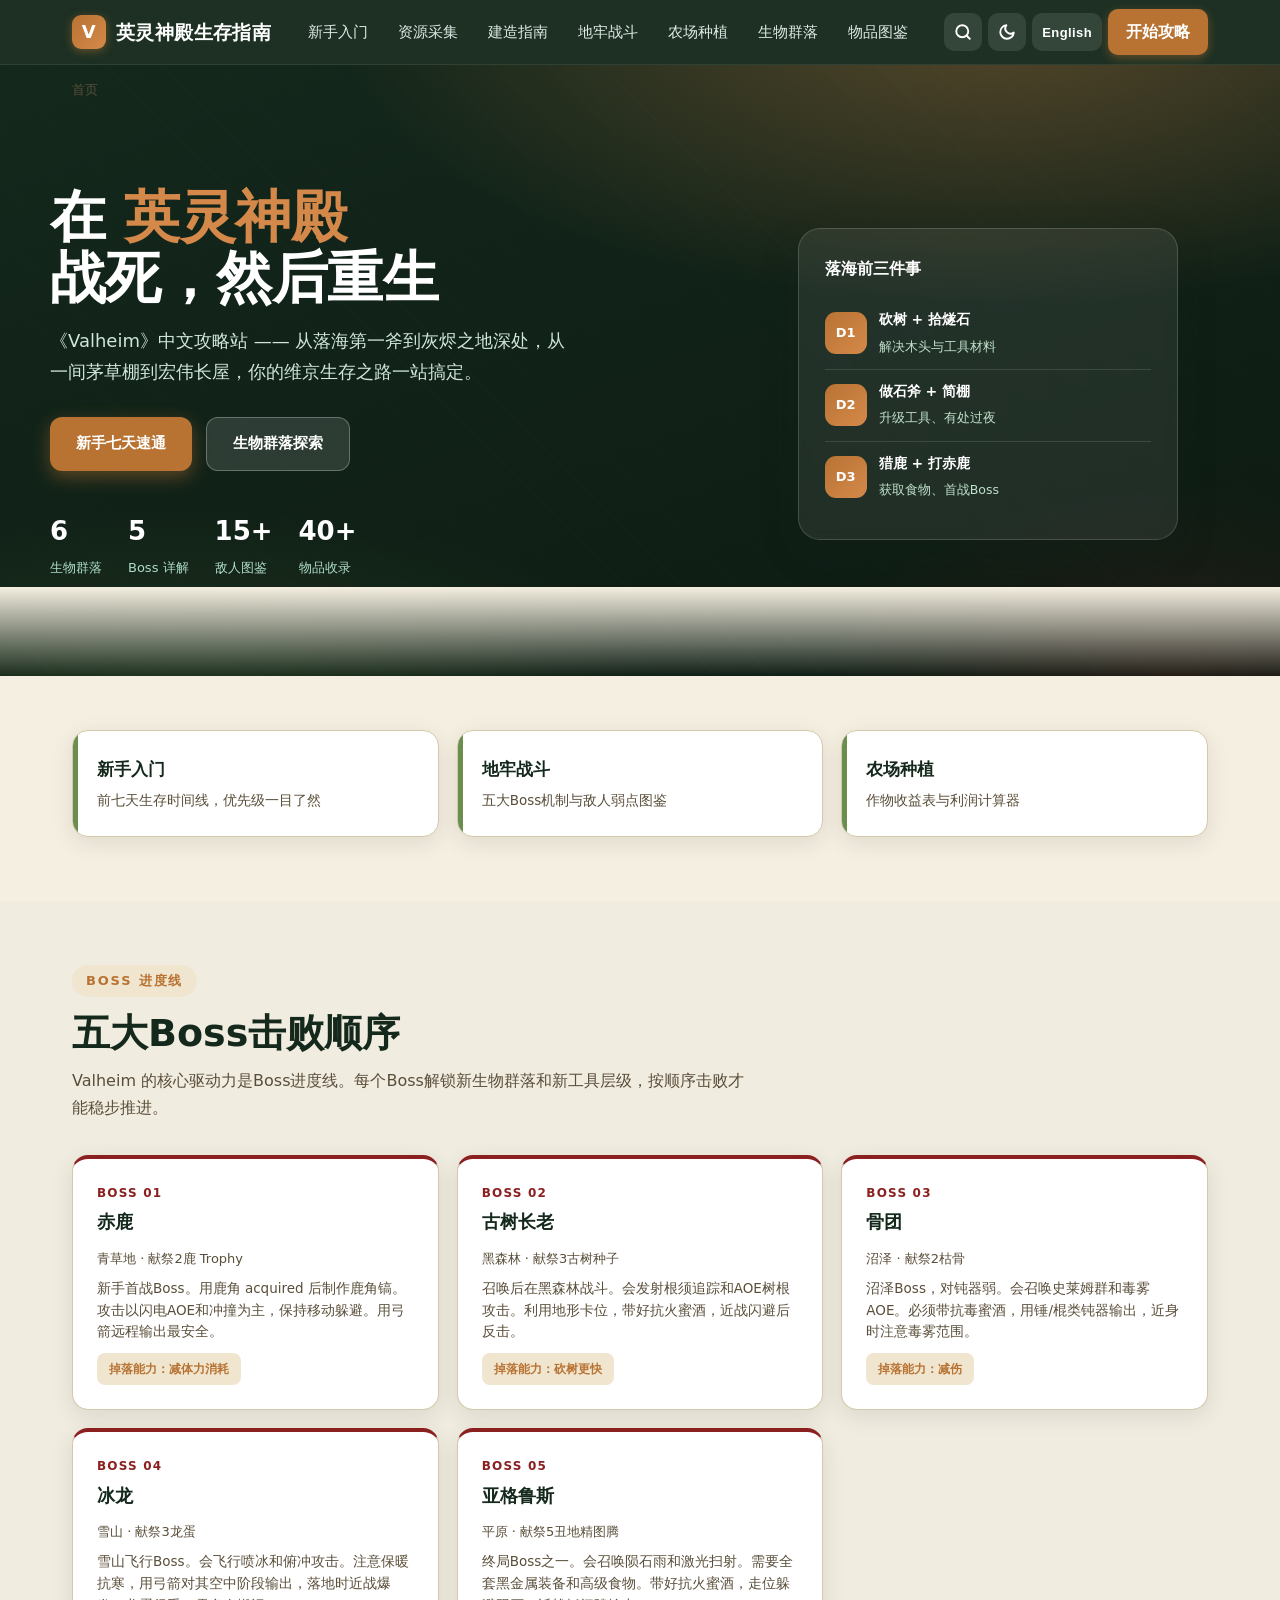
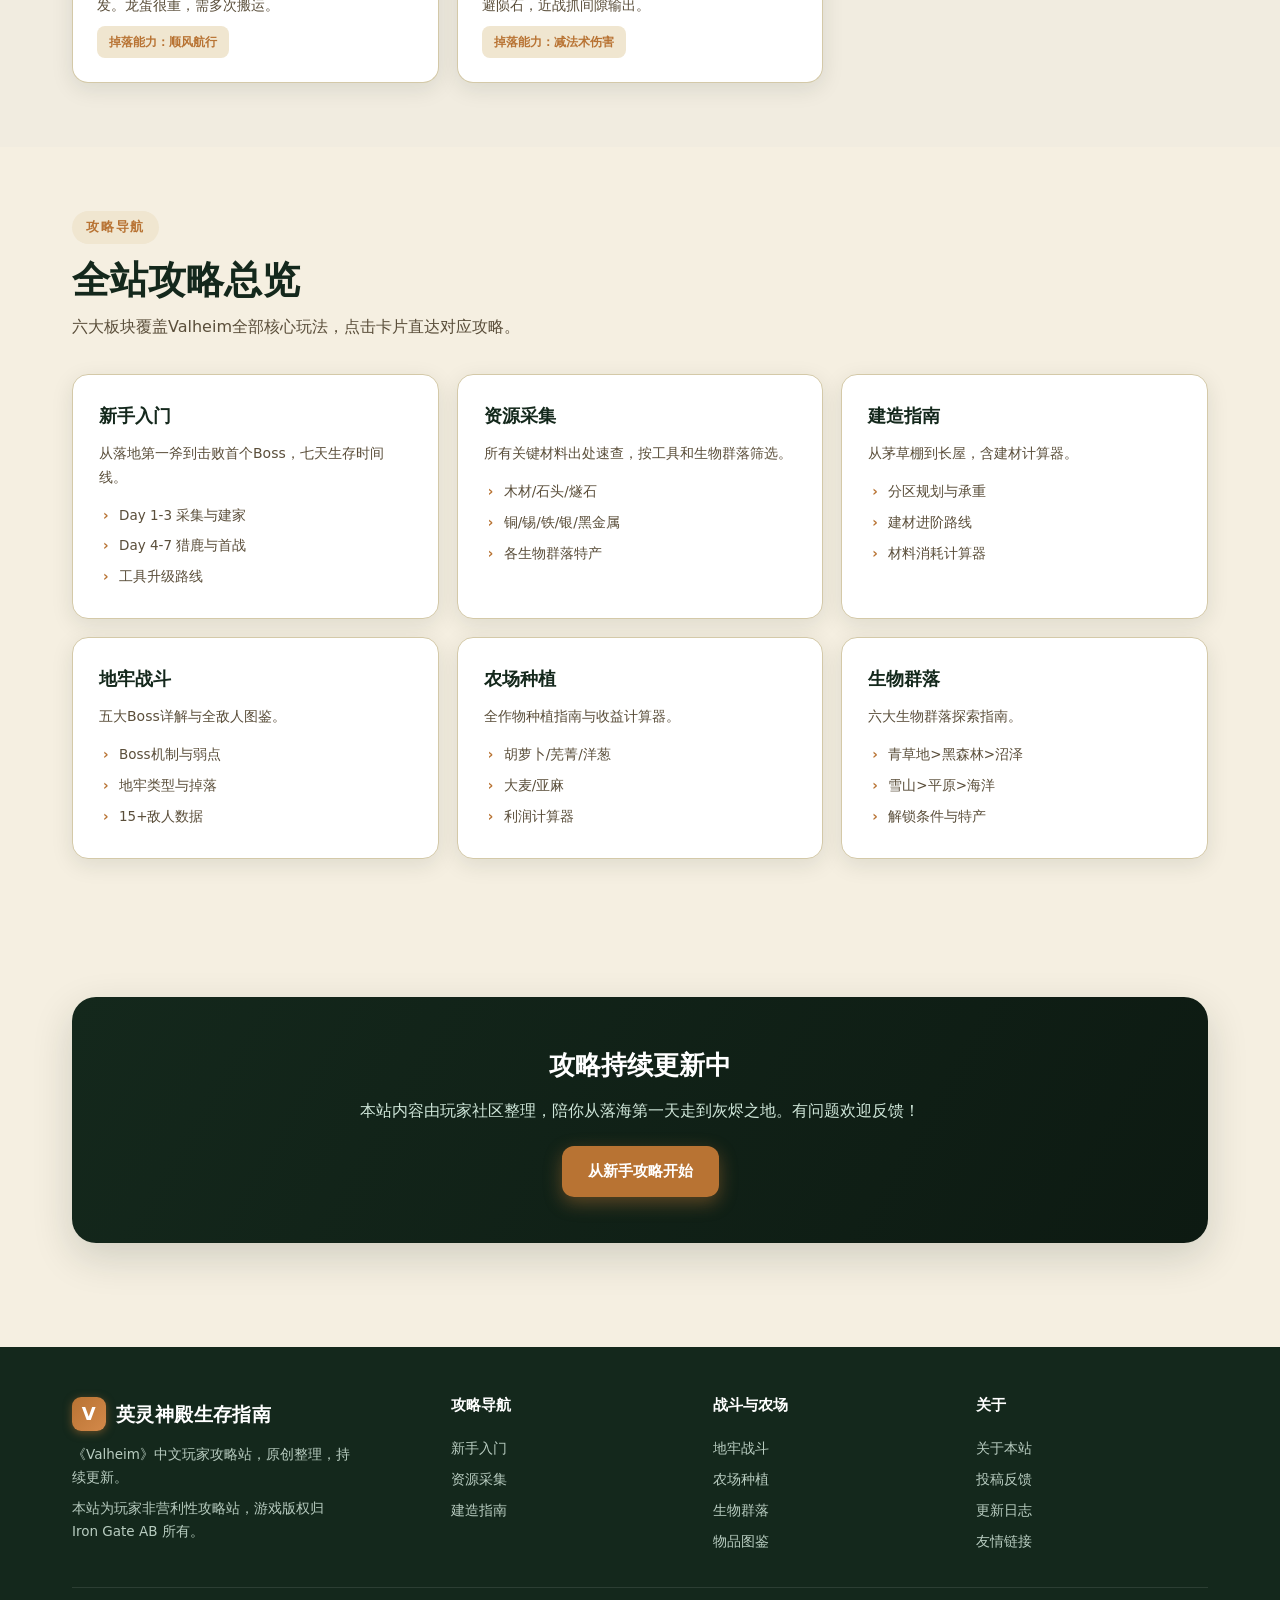
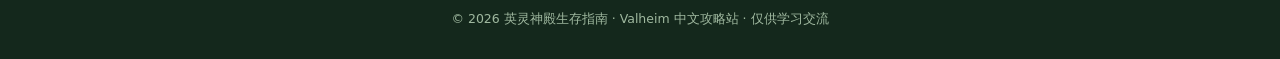
==== index.html @ 4a285062 "initial commit: valheim-guide 中文攻略站" ====
<!DOCTYPE html>
<html lang="zh-CN">
<head>
<meta charset="UTF-8">
<meta name="viewport" content="width=device-width, initial-scale=1.0">
<title>英灵神殿生存指南 | Valheim 中文攻略站</title>
<meta name="description" content="《英灵神殿》(Valheim) 中文攻略站：新手入门、资源采集、建造指南、地牢战斗、农场种植、生物群落探索与物品图鉴。从青草地到灰烬之地，一站式维京生存攻略。">
<meta name="keywords" content="Valheim,英灵神殿,攻略,新手指南,资源采集,建造,地牢,Boss,农场,生物群落">
<link rel="stylesheet" href="css/style.css">
<script type="application/ld+json">
{"@context":"https://schema.org","@type":"WebSite","name":"英灵神殿生存指南","alternateName":"Valheim 中文攻略站","inLanguage":"zh-CN","url":"index.html","about":"《英灵神殿》(Valheim) 中文攻略站：新手入门、资源采集、建造指南、地牢战斗、农场种植、生物群落探索与物品图鉴"}
</script>
</head>
<body>

<!-- ===== NAV ===== -->
<header class="nav">
  <div class="wrap nav-inner">
    <a href="index.html" class="brand"><span class="logo">V</span><span data-i18n="brand">英灵神殿生存指南</span></a>
    <nav class="nav-links" id="navLinks">
      <a href="getting-started.html" data-i18n="nav.getting-started">新手入门</a>
      <a href="resources.html" data-i18n="nav.resources">资源采集</a>
      <a href="building.html" data-i18n="nav.building">建造指南</a>
      <a href="dungeons.html" data-i18n="nav.dungeons">地牢战斗</a>
      <a href="farming.html" data-i18n="nav.farming">农场种植</a>
      <a href="explore.html" data-i18n="nav.explore">生物群落</a>
      <a href="items.html" data-i18n="nav.items">物品图鉴</a>
    </nav>
    <div class="nav-utils">
      <button class="nav-btn search-btn" aria-label="搜索"><svg width="18" height="18" viewBox="0 0 24 24" fill="none" stroke="currentColor" stroke-width="2.5" stroke-linecap="round" stroke-linejoin="round"><circle cx="11" cy="11" r="8"/><line x1="21" y1="21" x2="16.65" y2="16.65"/></svg></button>
      <button class="nav-btn dark-btn" aria-label="暗色模式"><svg width="18" height="18" viewBox="0 0 24 24" fill="none" stroke="currentColor" stroke-width="2.5" stroke-linecap="round" stroke-linejoin="round"><path d="M21 12.79A9 9 0 1 1 11.21 3 7 7 0 0 0 21 12.79z"/></svg></button>
      <button class="nav-btn lang-btn" aria-label="语言">English</button>
      <a href="getting-started.html" class="nav-cta" data-i18n="nav.cta.start">开始攻略</a>
    </div>
    <button class="burger" id="burger" aria-label="菜单"><span></span><span></span><span></span></button>
  </div>
</header>

<!-- ===== HERO ===== -->
<div class="hero" id="top">
  <div class="wrap" style="padding-top:14px">
    <div class="breadcrumb" style="color:#cfe6d9"><span data-en="Home">首页</span></div>
  </div>
  <div class="wrap hero-grid">
    <div>
      <h1 data-en="Fight, Die &amp; Rise&lt;br&gt;in &lt;span&gt;Valheim&lt;/span&gt;">在 <span>英灵神殿</span><br>战死，然后重生</h1>
      <p class="tag" data-en="The Valheim guide — from your first axe strike to the depths of Ashlands, from a thatched hut to a mighty longhouse. Your Viking survival journey, all in one place.">《Valheim》中文攻略站 —— 从落海第一斧到灰烬之地深处，从一间茅草棚到宏伟长屋，你的维京生存之路一站搞定。</p>
      <div class="hero-btns">
        <a href="getting-started.html" class="btn btn-primary" data-en="7-Day Beginner Guide">新手七天速通</a>
        <a href="explore.html" class="btn btn-ghost" data-en="Explore Biomes">生物群落探索</a>
      </div>
      <div class="hero-stats">
        <div class="s"><b>6</b><small data-en="Biomes">生物群落</small></div>
        <div class="s"><b>5</b><small data-en="Boss Guides">Boss 详解</small></div>
        <div class="s"><b>15+</b><small data-en="Enemy Codex">敌人图鉴</small></div>
        <div class="s"><b>40+</b><small data-en="Items">物品收录</small></div>
      </div>
    </div>
    <div class="hero-art">
      <div class="island-card">
        <h3 data-en="First 3 Things Ashore">落海前三件事</h3>
        <div class="day-row"><div class="day-badge">D1</div><div class="t"><b data-en="Chop Trees + Gather Flint">砍树 + 拾燧石</b><small data-en="Wood &amp; tool materials">解决木头与工具材料</small></div></div>
        <div class="day-row"><div class="day-badge">D2</div><div class="t"><b data-en="Stone Axe + Hut">做石斧 + 简棚</b><small data-en="Upgrade tools, shelter for night">升级工具、有处过夜</small></div></div>
        <div class="day-row"><div class="day-badge">D3</div><div class="t"><b data-en="Hunt Deer + Fight Eikthyr">猎鹿 + 打赤鹿</b><small data-en="Food &amp; first Boss fight">获取食物、首战Boss</small></div></div>
      </div>
    </div>
  </div>
</div>

<!-- ===== QUICK ACCESS ===== -->
<section style="padding-top:54px">
  <div class="wrap">
    <div class="quick">
      <a href="getting-started.html" class="qcard"><h3 data-en="Beginner Guide">新手入门</h3><p data-en="7-day survival timeline, clear priorities">前七天生存时间线，优先级一目了然</p></a>
      <a href="dungeons.html" class="qcard"><h3 data-en="Dungeons">地牢战斗</h3><p data-en="5 Boss mechanics &amp; enemy weakness codex">五大Boss机制与敌人弱点图鉴</p></a>
      <a href="farming.html" class="qcard"><h3 data-en="Farming">农场种植</h3><p data-en="Crop yield table &amp; profit calculator">作物收益表与利润计算器</p></a>
    </div>
  </div>
</section>

<!-- ===== BOSS PROGRESS ===== -->
<section class="bg-alt">
  <div class="wrap">
    <span class="eyebrow" data-en="Boss Progression">Boss 进度线</span>
    <h2 class="title" data-en="Boss Defeat Order">五大Boss击败顺序</h2>
    <p class="subtitle" data-en="Valheim's core drive is the Boss progression line. Each Boss unlocks new biomes and tool tiers. Defeat them in order to advance steadily.">Valheim 的核心驱动力是Boss进度线。每个Boss解锁新生物群落和新工具层级，按顺序击败才能稳步推进。</p>
    <div class="boss-grid">
      <div class="boss-card">
        <div class="boss-num">BOSS 01</div>
        <h4 data-en="Eikthyr">赤鹿</h4>
        <div class="boss-biome" data-en="Meadows · Offer 2 Deer Trophies">青草地 · 献祭2鹿 Trophy</div>
        <p class="boss-strat" data-en="First Boss. Craft an antler pickaxe after defeating it. Attacks include lightning AOE and charge — keep moving to dodge. Bow is safest for ranged DPS.">新手首战Boss。用鹿角 acquired 后制作鹿角镐。攻击以闪电AOE和冲撞为主，保持移动躲避。用弓箭远程输出最安全。</p>
        <span class="boss-power" data-en="Power: Reduced stamina drain">掉落能力：减体力消耗</span>
      </div>
      <div class="boss-card">
        <div class="boss-num">BOSS 02</div>
        <h4 data-en="The Elder">古树长老</h4>
        <div class="boss-biome" data-en="Black Forest · Offer 3 Ancient Seeds">黑森林 · 献祭3古树种子</div>
        <p class="boss-strat" data-en="Fought in the Black Forest. Fires tracking roots and AOE root attacks. Use terrain to block, bring fire-resistance mead, counterattack after dodging melee.">召唤后在黑森林战斗。会发射根须追踪和AOE树根攻击。利用地形卡位，带好抗火蜜酒，近战闪避后反击。</p>
        <span class="boss-power" data-en="Power: Faster tree chopping">掉落能力：砍树更快</span>
      </div>
      <div class="boss-card">
        <div class="boss-num">BOSS 03</div>
        <h4 data-en="Bonemass">骨团</h4>
        <div class="boss-biome" data-en="Swamp · Offer 2 Withered Bones">沼泽 · 献祭2枯骨</div>
        <p class="boss-strat" data-en="Swamp Boss, weak to blunt weapons. Summons slime swarms and poison AOE. Must bring poison-resistance mead. Use hammer/club for blunt damage, back off during poison clouds.">沼泽Boss，对钝器弱。会召唤史莱姆群和毒雾AOE。必须带抗毒蜜酒，用锤/棍类钝器输出，近身时注意毒雾范围。</p>
        <span class="boss-power" data-en="Power: Damage reduction">掉落能力：减伤</span>
      </div>
      <div class="boss-card">
        <div class="boss-num">BOSS 04</div>
        <h4 data-en="Moder">冰龙</h4>
        <div class="boss-biome" data-en="Mountain · Offer 3 Dragon Eggs">雪山 · 献祭3龙蛋</div>
        <p class="boss-strat" data-en="Mountain flying Boss. Breathes ice and dive-bombs. Stay warm with wolf armor + frost-resistance mead. Use bow for aerial phase, melee burst when landed. Dragon eggs are very heavy.">雪山飞行Boss。会飞行喷冰和俯冲攻击。注意保暖抗寒，用弓箭对其空中阶段输出，落地时近战爆发。龙蛋很重，需多次搬运。</p>
        <span class="boss-power" data-en="Power: Tailwind sailing">掉落能力：顺风航行</span>
      </div>
      <div class="boss-card">
        <div class="boss-num">BOSS 05</div>
        <h4 data-en="Yagluth">亚格鲁斯</h4>
        <div class="boss-biome" data-en="Plains · Offer 5 Fuling Totems">平原 · 献祭5丑地精图腾</div>
        <p class="boss-strat" data-en="Endgame Boss. Summons meteor rain and laser sweeps. Requires full Blackmetal gear and top-tier food. Bring fire-resistance mead, dodge meteors, exploit gaps for melee.">终局Boss之一。会召唤陨石雨和激光扫射。需要全套黑金属装备和高级食物。带好抗火蜜酒，走位躲避陨石，近战抓间隙输出。</p>
        <span class="boss-power" data-en="Power: Reduced magic damage">掉落能力：减法术伤害</span>
      </div>
    </div>
  </div>
</section>

<!-- ===== GUIDE OVERVIEW ===== -->
<section>
  <div class="wrap">
    <span class="eyebrow" data-en="Guide Navigation">攻略导航</span>
    <h2 class="title" data-en="Site Guide Overview">全站攻略总览</h2>
    <p class="subtitle" data-en="Six sections covering all core Valheim gameplay. Click a card to jump to the guide.">六大板块覆盖Valheim全部核心玩法，点击卡片直达对应攻略。</p>
    <div class="feature-grid">
      <a href="getting-started.html" class="fcard"><h4 data-en="Beginner Guide">新手入门</h4><p data-en="From your first axe to the first Boss — a 7-day survival timeline.">从落地第一斧到击败首个Boss，七天生存时间线。</p><ul><li data-en="Day 1-3: Gathering &amp; base building">Day 1-3 采集与建家</li><li data-en="Day 4-7: Deer hunting &amp; first Boss">Day 4-7 猎鹿与首战</li><li data-en="Tool upgrade paths">工具升级路线</li></ul></a>
      <a href="resources.html" class="fcard"><h4 data-en="Resources">资源采集</h4><p data-en="Quick reference for all key material sources, filterable by tool and biome.">所有关键材料出处速查，按工具和生物群落筛选。</p><ul><li data-en="Wood / Stone / Flint">木材/石头/燧石</li><li data-en="Copper / Tin / Iron / Silver / Blackmetal">铜/锡/铁/银/黑金属</li><li data-en="Biome-specific resources">各生物群落特产</li></ul></a>
      <a href="building.html" class="fcard"><h4 data-en="Building">建造指南</h4><p data-en="From thatched huts to longhouses, with a material calculator.">从茅草棚到长屋，含建材计算器。</p><ul><li data-en="Zoning &amp; structural integrity">分区规划与承重</li><li data-en="Building material progression">建材进阶路线</li><li data-en="Material cost calculator">材料消耗计算器</li></ul></a>
      <a href="dungeons.html" class="fcard"><h4 data-en="Dungeons">地牢战斗</h4><p data-en="5 Boss guides and full enemy codex.">五大Boss详解与全敌人图鉴。</p><ul><li data-en="Boss mechanics &amp; weaknesses">Boss机制与弱点</li><li data-en="Dungeon types &amp; drops">地牢类型与掉落</li><li data-en="15+ enemy stats">15+敌人数据</li></ul></a>
      <a href="farming.html" class="fcard"><h4 data-en="Farming">农场种植</h4><p data-en="Full crop planting guide and profit calculator.">全作物种植指南与收益计算器。</p><ul><li data-en="Carrot / Turnip / Onion">胡萝卜/芜菁/洋葱</li><li data-en="Barley / Flax">大麦/亚麻</li><li data-en="Profit calculator">利润计算器</li></ul></a>
      <a href="explore.html" class="fcard"><h4 data-en="Biomes">生物群落</h4><p data-en="Six biome exploration guide.">六大生物群落探索指南。</p><ul><li data-en="Meadows &gt; Black Forest &gt; Swamp">青草地&gt;黑森林&gt;沼泽</li><li data-en="Mountain &gt; Plains &gt; Ocean">雪山&gt;平原&gt;海洋</li><li data-en="Unlock conditions &amp; resources">解锁条件与特产</li></ul></a>
    </div>
  </div>
</section>

<!-- ===== CTA ===== -->
<section>
  <div class="wrap">
    <div class="cta-strip">
      <h3 data-en="Guides Continuously Updated">攻略持续更新中</h3>
      <p data-en="Content curated by the player community, guiding you from day one to the Ashlands. Feedback welcome!">本站内容由玩家社区整理，陪你从落海第一天走到灰烬之地。有问题欢迎反馈！</p>
      <a href="getting-started.html" class="btn btn-primary" data-en="Start with Beginner Guide">从新手攻略开始</a>
    </div>
  </div>
</section>

<!-- ===== FOOTER ===== -->
<footer>
  <div class="wrap">
    <div class="foot-grid">
      <div class="foot-brand">
        <a href="index.html" class="brand" style="color:#fff"><span class="logo">V</span><span data-en="Valheim Survival Guide">英灵神殿生存指南</span></a>
        <p data-i18n="foot.branddesc">《Valheim》中文玩家攻略站，原创整理，持续更新。</p>
        <p class="disclaimer" data-en="This is a non-profit fan guide site. Game rights belong to Iron Gate AB.">本站为玩家非营利性攻略站，游戏版权归 Iron Gate AB 所有。</p>
      </div>
      <div><h4 data-i18n="foot.nav">攻略导航</h4><a href="getting-started.html" data-en="Beginner">新手入门</a><a href="resources.html" data-en="Resources">资源采集</a><a href="building.html" data-en="Building">建造指南</a></div>
      <div><h4 data-i18n="foot.combat">战斗与农场</h4><a href="dungeons.html" data-en="Dungeons">地牢战斗</a><a href="farming.html" data-en="Farming">农场种植</a><a href="explore.html" data-en="Biomes">生物群落</a><a href="items.html" data-en="Items">物品图鉴</a></div>
      <div><h4 data-i18n="foot.about">关于</h4><a href="#" data-i18n="foot.aboutus">关于本站</a><a href="#" data-i18n="foot.feedback">投稿反馈</a><a href="#" data-i18n="foot.changelog">更新日志</a><a href="#" data-en="Links">友情链接</a></div>
    </div>
    <div class="foot-bottom" data-i18n="foot.copy">© 2026 英灵神殿生存指南 · Valheim 中文攻略站 · 仅供学习交流</div>
  </div>
</footer>

<button id="toTop" aria-label="返回顶部" data-en="Top">顶部</button>
<div class="search-overlay" id="searchOverlay">
  <div class="search-panel">
    <div class="search-input-wrap">
      <span class="s-ico"></span>
      <input type="text" placeholder="搜索攻略、物品、Boss…">
      <button class="search-close" aria-label="关闭">×</button>
    </div>
    <div class="search-results"></div>
  </div>
</div>
<script src="js/common.js"></script>
</body>
</html>
---- css/style.css ----
/* ===== Valheim Guide - Shared Styles ===== */
:root{
  --pine:#14281c;       /* 深松林绿 - 仅用于背景 */
  --heading:#14281c;    /* 标题文字色 - 暗色模式自动切浅 */
  --pine-2:#1e3a28;     /* 松林绿 */
  --moss:#4a6b3a;       /* 苔藓绿 */
  --moss-2:#6b8e4e;     /* 亮苔藓 */
  --bronze:#b87333;     /* 青铜 */
  --bronze-2:#d4894a;   /* 亮青铜 */
  --iron:#8a8a7a;       /* 铁灰 */
  --bark:#3d2b1f;       /* 树皮棕 */
  --bone:#e8dcc4;       /* 骨白/羊皮纸 */
  --bone-2:#f5efe1;     /* 亮骨白 */
  --bone-3:#faf6ec;
  --blood:#8b2020;      /* 血红 */
  --frost:#5b8db8;      /* 霜蓝 */
  --ink:#1a1410;        /* 墨黑 */
  --ink-soft:#5a4e3a;   /* 柔墨 */
  --line:#d4c9a8;       /* 分割线 */
  --card:#ffffff;
  --shadow:0 6px 22px rgba(20,40,28,.10);
  --shadow-lg:0 14px 40px rgba(20,40,28,.16);
  --radius:16px;
  --maxw:1180px;
}
*{box-sizing:border-box;margin:0;padding:0}
html{scroll-behavior:smooth;scroll-padding-top:78px}
body{
  font-family:"Segoe UI","PingFang SC","Microsoft YaHei",system-ui,sans-serif;
  color:var(--ink);
  background:var(--bone-2);
  line-height:1.7;
  -webkit-font-smoothing:antialiased;
  transition:background .3s,color .3s;
}
a{color:inherit;text-decoration:none}
img{max-width:100%;display:block}

/* ===== DARK MODE ===== */
body.dark{
  --pine:#0f2018;
  --heading:#e8e2d4;   /* 暗色模式标题文字切为浅色 */
  --pine-2:#163024;
  --ink:#e8e2d4;
  --ink-soft:#b8ac90;
  --bone:#1e2820;
  --bone-2:#141a16;
  --bone-3:#0f1411;
  --line:#2e3a30;
  --card:#1a221c;
  --shadow:0 6px 22px rgba(0,0,0,.35);
  --shadow-lg:0 14px 40px rgba(0,0,0,.5);
}
body.dark .bg-alt{background:#101713}
body.dark .farm-table{background:var(--card)}
body.dark tr:hover td{background:#222b24}
body.dark .chip{background:var(--card)}
body.dark .search-box{background:var(--card)}
body.dark .calc-result{background:#1a221c}
body.dark .stat-pill{background:var(--bone)}
body.dark .res-emoji{background:var(--bone)}
body.dark .enemy .estats span{background:var(--bone)}
body.dark .eyebrow{background:#2a3328}
body.dark .tagline{background:#1e2a20;color:var(--moss-2)}
body.dark .boss-card .boss-power{background:#2a2218}
body.dark .dfloor-body .drops b{color:var(--bronze-2)}
body.dark .calc-result .rline .pos{color:#4ade80}
body.dark .map-card .num{color:#1a221c}
.wrap{max-width:var(--maxw);margin:0 auto;padding:0 22px}
section{padding:64px 0}

/* ===== Typography ===== */
.eyebrow{
  display:inline-block;font-size:13px;font-weight:700;letter-spacing:.14em;
  text-transform:uppercase;color:var(--bronze);background:#f0e6d0;
  padding:5px 14px;border-radius:999px;margin-bottom:14px;
}
h2.title{font-size:clamp(26px,4vw,38px);line-height:1.2;color:var(--heading);margin-bottom:10px;font-weight:800}
.subtitle{color:var(--ink-soft);max-width:680px;margin-bottom:34px;font-size:16px}
.lead{font-size:17px}

/* ===== NAV ===== */
header.nav{
  position:sticky;top:0;z-index:100;
  background:rgba(20,40,28,.96);backdrop-filter:blur(8px);
  border-bottom:1px solid rgba(255,255,255,.08);
}
.nav-inner{display:flex;align-items:center;justify-content:space-between;height:64px;flex-wrap:nowrap;gap:12px}
.brand{display:flex;align-items:center;gap:10px;color:#fff;font-weight:800;font-size:19px;letter-spacing:.02em;flex-shrink:0;white-space:nowrap}
.brand .logo{
  width:34px;height:34px;border-radius:9px;display:grid;place-items:center;
  background:linear-gradient(135deg,var(--bronze),var(--bronze-2));font-size:18px;font-weight:900;color:#fff;
  box-shadow:0 2px 8px rgba(184,115,51,.5);
}
.nav-links{display:flex;align-items:center;gap:4px}
.nav-links a{
  color:#dfe9e6;font-size:14.5px;font-weight:500;padding:8px 13px;border-radius:9px;transition:.18s;
}
.nav-links a:hover{background:rgba(255,255,255,.12);color:#fff}
.nav-links a.active{background:rgba(184,115,51,.25);color:var(--bronze-2)}
.nav-cta{
  background:var(--bronze);color:#fff!important;padding:9px 18px;border-radius:10px;font-weight:700;
  box-shadow:0 3px 10px rgba(184,115,51,.45);
}
.nav-cta:hover{background:var(--bronze-2);transform:translateY(-1px)}
.burger{display:none;flex-direction:column;gap:5px;background:none;border:0;cursor:pointer;padding:8px}
.burger span{width:24px;height:2.5px;background:#fff;border-radius:2px;transition:.25s}

/* nav utility buttons (search / dark / lang) */
.nav-utils{display:flex;align-items:center;gap:6px;flex-shrink:0}
.nav-btn{
  width:38px;height:38px;border-radius:10px;border:0;cursor:pointer;background:rgba(255,255,255,.1);
  color:#fff;font-size:14px;font-weight:700;display:grid;place-items:center;transition:.18s;flex-shrink:0;
}
.nav-btn:hover{background:rgba(255,255,255,.22)}
.nav-btn.lang-btn{width:auto;padding:0 10px;font-size:13px;font-weight:700;letter-spacing:.03em}
.nav-btn svg{display:block;color:#fff}
.search-input-wrap .s-ico{display:grid;place-items:center;color:var(--ink-soft)}
.search-input-wrap .s-ico svg{display:block}

/* ===== SEARCH OVERLAY ===== */
.search-overlay{
  position:fixed;inset:0;z-index:200;background:rgba(10,16,12,.85);backdrop-filter:blur(6px);
  display:none;align-items:flex-start;justify-content:center;padding-top:12vh;
}
.search-overlay.show{display:flex}
.search-panel{
  width:100%;max-width:640px;background:var(--card);border:1px solid var(--line);border-radius:18px;
  box-shadow:var(--shadow-lg);overflow:hidden;margin:0 16px;
}
.search-input-wrap{display:flex;align-items:center;gap:10px;padding:16px 20px;border-bottom:1px solid var(--line)}
.search-input-wrap input{
  flex:1;border:0;outline:0;background:none;font-size:17px;color:var(--ink);font-family:inherit;
}
.search-input-wrap .s-ico{font-size:15px;font-weight:700;opacity:.6}
.search-close{background:none;border:0;cursor:pointer;font-size:20px;color:var(--ink-soft);padding:4px 8px;border-radius:8px;font-weight:700}
.search-close:hover{background:var(--bone)}
.search-results{max-height:50vh;overflow-y:auto}
.search-results .sr-item{display:block;padding:13px 20px;border-bottom:1px solid var(--line);transition:.15s}
.search-results .sr-item:hover{background:var(--bone)}
.search-results .sr-item .sr-page{font-size:11px;font-weight:700;color:var(--bronze);text-transform:uppercase;letter-spacing:.06em}
.search-results .sr-item .sr-title{font-size:15px;color:var(--ink);margin:2px 0}
.search-results .sr-item .sr-snippet{font-size:12.5px;color:var(--ink-soft);overflow:hidden;text-overflow:ellipsis;white-space:nowrap}
.search-results .sr-empty{padding:30px;text-align:center;color:var(--ink-soft);font-size:14px}

/* ===== HERO ===== */
.hero{
  position:relative;overflow:hidden;color:#fff;
  background:
    radial-gradient(900px 420px at 15% 110%,rgba(74,107,58,.28),transparent 55%),
    radial-gradient(1100px 480px at 78% -8%,rgba(212,137,74,.35),transparent 60%),
    radial-gradient(700px 380px at 92% 100%,rgba(139,32,32,.16),transparent 50%),
    linear-gradient(160deg,var(--pine) 0%,#0d1a12 100%);
}
.hero::before{
  content:"";position:absolute;inset:0;pointer-events:none;opacity:.5;
  background-image:repeating-linear-gradient(45deg,transparent 0 38px,rgba(255,255,255,.018) 38px 39px);
}
.hero::after{
  content:"";position:absolute;left:0;right:0;bottom:-1px;height:90px;
  background:linear-gradient(var(--bone-2),transparent);pointer-events:none;
}
.hero-grid{display:grid;grid-template-columns:1.15fr .85fr;gap:40px;align-items:center;padding:78px 0 96px}
.hero h1{font-size:clamp(34px,5.4vw,56px);line-height:1.08;font-weight:900;letter-spacing:-.01em}
.hero h1 span{color:var(--bronze-2)}
.hero p.tag{font-size:18px;color:#cfe6d9;margin:18px 0 30px;max-width:520px}
.hero-btns{display:flex;gap:14px;flex-wrap:wrap}
.btn{
  display:inline-flex;align-items:center;gap:8px;padding:13px 26px;border-radius:12px;
  font-weight:700;font-size:15px;cursor:pointer;border:0;transition:.2s;
}
.btn-primary{background:var(--bronze);color:#fff;box-shadow:0 6px 18px rgba(184,115,51,.45)}
.btn-primary:hover{background:var(--bronze-2);transform:translateY(-2px)}
.btn-ghost{background:rgba(255,255,255,.12);color:#fff;border:1px solid rgba(255,255,255,.28)}
.btn-ghost:hover{background:rgba(255,255,255,.22)}
.hero-stats{display:flex;gap:26px;margin-top:38px;flex-wrap:wrap}
.hero-stats .s b{display:block;font-size:26px;color:#fff}
.hero-stats .s small{color:#aedcc9;font-size:13px}

/* hero side card */
.hero-art{position:relative;height:340px;display:grid;place-items:center}
.island-card{
  width:100%;max-width:380px;background:rgba(255,255,255,.08);border:1px solid rgba(255,255,255,.16);
  border-radius:22px;padding:26px;backdrop-filter:blur(6px);box-shadow:var(--shadow-lg);
}
.island-card h3{font-size:16px;color:#fff;margin-bottom:16px;display:flex;align-items:center;gap:8px}
.day-row{display:flex;align-items:center;gap:12px;padding:10px 0;border-top:1px solid rgba(255,255,255,.12)}
.day-row:first-of-type{border-top:0}
.day-badge{width:42px;height:42px;border-radius:11px;display:grid;place-items:center;font-weight:800;font-size:13px;background:linear-gradient(135deg,var(--bronze),var(--bronze-2));flex-shrink:0}
.day-row .t b{display:block;font-size:14px;color:#fff}
.day-row .t small{color:#bfe0c9;font-size:12.5px}

/* ===== QUICK CARDS (homepage) ===== */
.quick{display:grid;grid-template-columns:repeat(3,1fr);gap:18px}
.qcard{
  background:var(--card);border:1px solid var(--line);border-radius:var(--radius);
  padding:24px;box-shadow:var(--shadow);transition:.2s;cursor:pointer;position:relative;overflow:hidden;
}
.qcard::before{content:"";position:absolute;inset:0 auto 0 0;width:5px;background:var(--moss-2);transition:.2s}
.qcard:hover{transform:translateY(-4px);box-shadow:var(--shadow-lg)}
.qcard:hover::before{background:var(--bronze)}
.qcard .ico{font-size:30px;margin-bottom:12px}
.qcard h3{font-size:17px;color:var(--heading);margin-bottom:5px}
.qcard p{font-size:13.5px;color:var(--ink-soft)}

/* ===== TIMELINE (beginner) ===== */
.timeline{position:relative;margin-top:10px}
.timeline::before{content:"";position:absolute;left:23px;top:6px;bottom:6px;width:3px;background:var(--line);border-radius:3px}
.tl-item{display:flex;gap:22px;padding:0 0 26px;position:relative}
.tl-dot{
  width:50px;height:50px;border-radius:14px;flex-shrink:0;z-index:1;display:grid;place-items:center;
  font-weight:800;color:#fff;font-size:14px;box-shadow:0 4px 12px rgba(74,107,58,.4);
  background:linear-gradient(135deg,var(--moss),var(--moss-2));
}
.tl-body{background:var(--card);border:1px solid var(--line);border-radius:14px;padding:18px 22px;box-shadow:var(--shadow);flex:1}
.tl-body h4{color:var(--heading);font-size:17px;margin-bottom:8px}
.tl-body ul{list-style:none}
.tl-body li{padding:4px 0 4px 22px;position:relative;font-size:14.5px;color:var(--ink-soft)}
.tl-body li::before{content:"";position:absolute;left:0;top:11px;width:8px;height:8px;border-radius:50%;background:var(--bronze-2)}
.tl-body li b{color:var(--heading)}

/* ===== RESOURCE CARDS ===== */
.res-grid{display:grid;grid-template-columns:repeat(auto-fill,minmax(210px,1fr));gap:16px}
.res-card{background:var(--card);border:1px solid var(--line);border-radius:14px;padding:20px;box-shadow:var(--shadow);transition:.2s}
.res-card:hover{transform:translateY(-3px);box-shadow:var(--shadow-lg)}
.res-head{display:flex;align-items:center;gap:12px;margin-bottom:10px}
.res-emoji{width:46px;height:46px;border-radius:12px;display:grid;place-items:center;font-size:20px;font-weight:800;color:var(--heading);background:var(--bone);line-height:1.15;text-align:center;box-sizing:border-box}
html[lang="en"] .res-emoji{width:auto;min-width:46px;height:auto;min-height:46px;font-size:12.5px;padding:6px 10px;white-space:normal}
.res-card h4{font-size:16px;color:var(--heading)}
.res-card .rarity{font-size:11px;font-weight:700;letter-spacing:.05em}
.tier-1{color:#3a9d3a}.tier-2{color:var(--bronze)}.tier-3{color:var(--frost)}.tier-4{color:var(--blood)}
.res-card p{font-size:13.5px;color:var(--ink-soft)}
.tagline{display:inline-block;font-size:12px;background:#eef5ef;color:var(--pine-2);padding:3px 10px;border-radius:999px;margin-top:8px}

/* ===== SEARCH & CHIPS ===== */
.chips{display:flex;gap:8px;flex-wrap:wrap;margin-bottom:22px}
.chip{
  border:1.5px solid var(--line);background:var(--card);color:var(--ink-soft);padding:8px 15px;
  border-radius:999px;font-size:13.5px;font-weight:600;cursor:pointer;transition:.18s;
}
.chip:hover{border-color:var(--moss-2);color:var(--moss)}
.chip.active{background:var(--moss);border-color:var(--moss);color:#fff}

/* ===== FEATURE CARDS (build/combat tips) ===== */
.feature-grid{display:grid;grid-template-columns:repeat(auto-fit,minmax(280px,1fr));gap:18px}
.fcard{background:var(--card);border:1px solid var(--line);border-radius:var(--radius);padding:26px;box-shadow:var(--shadow);transition:.2s}
.fcard:hover{transform:translateY(-3px);box-shadow:var(--shadow-lg)}
.fcard .ico{font-size:34px;margin-bottom:14px}
.fcard h4{color:var(--heading);font-size:18px;margin-bottom:10px}
.fcard p{font-size:14px;color:var(--ink-soft);margin-bottom:10px}
.fcard ul{list-style:none}
.fcard li{font-size:13.5px;color:var(--ink-soft);padding:4px 0 4px 20px;position:relative}
.fcard li::before{content:"›";position:absolute;left:4px;color:var(--bronze);font-weight:800}

/* ===== ENEMY CARDS ===== */
.enemy-grid{display:grid;grid-template-columns:repeat(auto-fill,minmax(200px,1fr));gap:14px;margin-top:8px}
.enemy{background:var(--card);border:1px solid var(--line);border-radius:14px;padding:18px;text-align:center;box-shadow:var(--shadow);transition:.2s}
.enemy:hover{transform:translateY(-3px);box-shadow:var(--shadow-lg)}
.enemy .e{font-size:38px}
.enemy h5{color:var(--heading);margin:8px 0 4px;font-size:15px}
.enemy p{font-size:12.5px;color:var(--ink-soft)}
.enemy .estats{display:flex;justify-content:center;gap:8px;flex-wrap:wrap;font-size:11px;font-weight:600;color:var(--ink);margin-top:6px}
.enemy .estats span{background:var(--bone);border-radius:6px;padding:3px 7px;white-space:nowrap}
.danger{display:inline-block;font-size:11px;font-weight:700;padding:2px 9px;border-radius:999px;margin-top:6px}
.d-low{background:#e8f5e8;color:#2e7d32}.d-mid{background:#fff4e0;color:var(--bronze)}.d-high{background:#fde8e8;color:var(--blood)}

/* ===== TABLE (farm) ===== */
.farm-table{background:var(--card);border:1px solid var(--line);border-radius:var(--radius);overflow:hidden;box-shadow:var(--shadow);overflow-x:auto}
table{width:100%;border-collapse:collapse;min-width:620px}
th{background:var(--pine);color:#fff;text-align:left;padding:14px 18px;font-size:13.5px;letter-spacing:.03em}
td{padding:13px 18px;border-bottom:1px solid var(--line);font-size:14px;color:var(--ink-soft)}
tr:hover td{background:#fbf8f1}
td b{color:var(--heading)}
.biome-tag{font-size:12px;font-weight:700;padding:3px 10px;border-radius:6px}
.b-meadow{background:#e8f5e8;color:#2e7d32}
.b-forest{background:#1e3a28;color:#6b8e4e}
.b-swamp{background:#3d2b1f;color:#c4a070}
.b-mountain{background:#e3eef5;color:#5b8db8}
.b-plains{background:#fff4e0;color:#b5651d}
.b-ocean{background:#e0eef5;color:#2c6f9e}

/* ===== MAP / EXPLORE ===== */
.map-grid{display:grid;grid-template-columns:repeat(auto-fill,minmax(250px,1fr));gap:16px}
.map-card{background:var(--card);border:1px solid var(--line);border-radius:var(--radius);padding:22px;box-shadow:var(--shadow);transition:.2s;position:relative;overflow:hidden}
.map-card:hover{transform:translateY(-3px);box-shadow:var(--shadow-lg)}
.map-card h4{color:var(--heading);font-size:17px;margin-bottom:8px;position:relative}
.map-card p{font-size:13.5px;color:var(--ink-soft);position:relative}
.map-card ul{list-style:none;margin-top:8px}
.map-card li{font-size:13px;color:var(--ink-soft);padding:3px 0 3px 16px;position:relative}
.map-card li::before{content:"›";position:absolute;left:0;color:var(--bronze);font-weight:800}
.map-card li b{color:var(--heading)}

/* ===== ITEM GALLERY ===== */
.gallery-tools{display:flex;gap:12px;flex-wrap:wrap;margin-bottom:22px;justify-content:space-between;align-items:center}
.gallery{display:grid;grid-template-columns:repeat(auto-fill,minmax(130px,1fr));gap:14px}
.item{
  background:var(--card);border:1px solid var(--line);border-radius:14px;padding:18px 12px;text-align:center;
  box-shadow:var(--shadow);transition:.18s;cursor:default;
}
.item:hover{transform:translateY(-3px) scale(1.02);box-shadow:var(--shadow-lg);border-color:var(--moss-2)}
.item .e{font-size:34px;margin-bottom:8px}
.item h5{font-size:13.5px;color:var(--heading);margin-bottom:3px}
.item small{font-size:11.5px;color:var(--ink-soft)}

/* item detail card (static) */
.item-detail{
  background:var(--card);border:1px solid var(--line);border-radius:var(--radius);padding:22px 24px;
  box-shadow:var(--shadow);margin-bottom:14px;display:block;
}
.item-detail .item-head{display:flex;align-items:center;justify-content:space-between;gap:10px;flex-wrap:wrap;margin-bottom:10px;padding-bottom:10px;border-bottom:1px solid var(--line)}
.item-detail h4{color:var(--heading);font-size:17px}
.item-detail .rarity{font-size:11px;font-weight:700;letter-spacing:.05em}
.item-detail .item-body p{font-size:13.5px;color:var(--ink-soft);padding:3px 0}
.item-detail .item-body p b{color:var(--heading)}

/* ===== DUNGEON FLOORS ===== */
.dungeon-floors{display:grid;grid-template-columns:repeat(auto-fit,minmax(300px,1fr));gap:14px;margin-top:10px}
.dfloor{background:var(--card);border:1px solid var(--line);border-radius:14px;padding:20px;box-shadow:var(--shadow);transition:.2s;border-left:5px solid var(--moss-2)}
.dfloor:hover{box-shadow:var(--shadow-lg)}
.dfloor.f2{border-left-color:var(--bronze)}.dfloor.f3{border-left-color:#8b2020}.dfloor.f4{border-left-color:var(--frost)}.dfloor.f5{border-left-color:#6c3483}
.dfloor-head{display:flex;align-items:center;gap:12px;margin-bottom:10px}
.dfloor-badge{width:40px;height:40px;border-radius:10px;display:grid;place-items:center;font-weight:800;color:#fff;font-size:13px;background:linear-gradient(135deg,var(--moss),var(--moss-2))}
.dfloor.f2 .dfloor-badge{background:linear-gradient(135deg,var(--bronze),var(--bronze-2))}
.dfloor.f3 .dfloor-badge{background:linear-gradient(135deg,#8b2020,#c0392b)}
.dfloor.f4 .dfloor-badge{background:linear-gradient(135deg,#3a6a8a,var(--frost))}
.dfloor.f5 .dfloor-badge{background:linear-gradient(135deg,#6c3483,#8e44ad)}
.dfloor-head h4{font-size:16px;color:var(--heading)}
.dfloor-body{font-size:14px;color:var(--ink-soft)}
.dfloor-body .drops{margin-top:8px;font-size:13px}
.dfloor-body .drops b{color:var(--bronze)}

/* ===== BOSS CARDS ===== */
.boss-grid{display:grid;grid-template-columns:repeat(auto-fill,minmax(280px,1fr));gap:18px;margin-top:10px}
.boss-card{background:var(--card);border:1px solid var(--line);border-radius:var(--radius);padding:24px;box-shadow:var(--shadow);transition:.2s;border-top:4px solid var(--blood)}
.boss-card:hover{transform:translateY(-3px);box-shadow:var(--shadow-lg)}
.boss-card .boss-num{font-size:12px;font-weight:700;color:var(--blood);letter-spacing:.1em}
.boss-card h4{color:var(--heading);font-size:18px;margin:4px 0 10px}
.boss-card .boss-biome{font-size:13px;color:var(--ink-soft);margin-bottom:8px}
.boss-card .boss-strat{font-size:13.5px;color:var(--ink-soft);line-height:1.6}
.boss-card .boss-power{margin-top:10px;font-size:12px;font-weight:700;color:var(--bronze);background:#f0e6d0;padding:6px 12px;border-radius:8px;display:inline-block}

/* ===== CALCULATOR ===== */
.calc-box{background:var(--card);border:1px solid var(--line);border-radius:var(--radius);padding:24px;box-shadow:var(--shadow);margin-top:18px}
.calc-row{display:flex;align-items:center;gap:14px;margin-bottom:16px;flex-wrap:wrap}
.calc-row label{font-size:14px;font-weight:700;color:var(--heading);min-width:80px}
.calc-row select{flex:1;min-width:180px;padding:10px 14px;border:1.5px solid var(--line);border-radius:10px;font-size:14px;font-family:inherit;outline:0;transition:.15s}
.calc-row select:focus{border-color:var(--moss-2)}
.calc-row input[type=number]{width:90px;padding:10px 14px;border:1.5px solid var(--line);border-radius:10px;font-size:14px;font-family:inherit;outline:0;text-align:center}
.calc-row input[type=number]:focus{border-color:var(--moss-2)}
.calc-result{background:#f5f8f5;border:1px solid var(--line);border-radius:12px;padding:18px;margin-top:10px}
.calc-result .rline{display:flex;justify-content:space-between;align-items:center;padding:6px 0;font-size:14px}
.calc-result .rline b{color:var(--heading);font-size:16px}
.calc-result .rline .big{font-size:22px;font-weight:900;color:var(--bronze)}
.calc-result .rline .pos{color:#2e7d32}
.calc-result .rline .neg{color:var(--blood)}
.calc-result .mat-line{display:flex;justify-content:space-between;align-items:center;padding:4px 0;font-size:14px;border-bottom:1px solid var(--line)}
.calc-result .mat-line:last-child{border-bottom:0}
.calc-result .mat-line .mat-name{color:var(--ink-soft)}
.calc-result .mat-line .mat-qty{font-weight:800;color:var(--heading);font-size:16px}

/* ===== CTA STRIP ===== */
.cta-strip{
  background:linear-gradient(120deg,var(--pine),#0d1a12);color:#fff;border-radius:24px;
  padding:46px;text-align:center;margin:10px 0;box-shadow:var(--shadow-lg);
}
.cta-strip h3{font-size:26px;margin-bottom:10px}
.cta-strip p{color:#cfe6d9;margin-bottom:22px}

/* ===== FOOTER ===== */
footer{background:var(--pine);color:#c8d8c8;padding:46px 0 30px;margin-top:30px}
.foot-grid{display:grid;grid-template-columns:1.5fr 1fr 1fr 1fr;gap:30px;margin-bottom:30px}
footer h4{color:#fff;font-size:15px;margin-bottom:14px}
footer a{display:block;color:#b8ccc0;font-size:13.5px;padding:4px 0;transition:.15s}
footer a:hover{color:var(--bronze-2)}
.foot-brand p{font-size:13.5px;max-width:280px;margin-top:8px;color:#b8ccc0}
.foot-bottom{border-top:1px solid rgba(255,255,255,.1);padding-top:20px;text-align:center;font-size:12.5px;color:#9fb89f}
.disclaimer{font-size:12px;color:#9fb89f;margin-top:8px}

/* ===== BACK TO TOP ===== */
#toTop{
  position:fixed;right:24px;bottom:24px;width:48px;height:48px;border-radius:14px;border:0;cursor:pointer;
  background:var(--bronze);color:#fff;font-size:13px;font-weight:800;box-shadow:0 6px 18px rgba(184,115,51,.5);
  opacity:0;visibility:hidden;transform:translateY(12px);transition:.25s;z-index:90;
}
#toTop.show{opacity:1;visibility:visible;transform:none}

/* ===== PAGE BREADCRUMB ===== */
.breadcrumb{font-size:13px;color:var(--ink-soft);margin-bottom:8px}
.breadcrumb a{color:var(--moss)}
.breadcrumb a:hover{text-decoration:underline}
.breadcrumb span{color:var(--ink-soft)}

/* ===== SECTION ALT BG ===== */
.bg-alt{background:#f1ece0}

/* ===== VERSION TAG ===== */
.ver-tag{display:inline-flex;align-items:center;gap:6px;font-size:12px;font-weight:700;color:var(--moss);background:#eef5ef;padding:5px 12px;border-radius:999px;margin-left:10px;vertical-align:middle}

/* ===== MISC ===== */
.stat-grid{display:grid;grid-template-columns:repeat(auto-fill,minmax(120px,1fr));gap:10px;margin-top:8px}
.stat-pill{background:var(--bone);border-radius:8px;padding:8px 12px;text-align:center;font-size:13px;color:var(--ink-soft)}
.stat-pill b{display:block;font-size:18px;color:var(--heading)}

/* ===== BIOME PROGRESSION (explore) ===== */
.biome-progression{display:flex;align-items:stretch;gap:6px;flex-wrap:wrap;margin-bottom:34px;background:var(--card);border:1px solid var(--line);border-radius:var(--radius);padding:18px;box-shadow:var(--shadow)}
.bp-node{flex:1;min-width:120px;border-radius:12px;padding:14px 10px;text-align:center;background:var(--bone);border:2px solid transparent;transition:.2s}
.bp-node.active{border-color:var(--moss-2)}
.bp-step{font-size:12px;font-weight:800;color:var(--bronze);letter-spacing:.1em}
.bp-name{font-size:15px;font-weight:800;color:var(--heading);margin:4px 0 2px}
.bp-info{font-size:11px;color:var(--ink-soft);line-height:1.4}
.bp-arrow{display:grid;place-items:center;color:var(--line);font-size:18px;font-weight:700;align-self:center}
.biome-cards{display:grid;grid-template-columns:repeat(auto-fill,minmax(280px,1fr));gap:16px}
.map-head{display:flex;align-items:center;gap:10px;margin-bottom:8px}
.map-head .num{width:34px;height:34px;border-radius:9px;display:grid;place-items:center;font-weight:800;font-size:13px;color:#fff;background:linear-gradient(135deg,var(--moss),var(--moss-2));flex-shrink:0;position:static}
.map-card.b-forest .map-head .num{background:linear-gradient(135deg,var(--bronze),var(--bronze-2))}
.map-card.b-swamp .map-head .num{background:linear-gradient(135deg,#8b2020,#c0392b)}
.map-card.b-mountain .map-head .num{background:linear-gradient(135deg,#3a6a8a,var(--frost))}
.map-card.b-plains .map-head .num{background:linear-gradient(135deg,#b5651d,#d4894a)}
.map-card.b-ocean .map-head .num{background:linear-gradient(135deg,#2c6f9e,#5b8db8)}
.map-card .map-head h4{margin:0}

/* ===== ITEMS GRID (items page) ===== */
.items-grid{display:grid;grid-template-columns:repeat(auto-fill,minmax(300px,1fr));gap:14px}
.items-grid .item-detail{margin-bottom:0}

/* ===== RESPONSIVE ===== */
@media(max-width:880px){
  .nav-links{display:none}
  .burger{display:flex}
  .nav-links.open{display:flex;position:absolute;top:64px;left:0;right:0;flex-direction:column;background:var(--pine);padding:12px;gap:2px;border-bottom:1px solid rgba(255,255,255,.1)}
  .nav-links.open a{width:100%}
  .nav-inner{flex-wrap:wrap;gap:8px;height:auto;min-height:64px;padding:10px 0}
  .brand{font-size:17px}
  .nav-cta{display:none}
  .hero-grid{grid-template-columns:1fr;padding:50px 0 70px}
  .hero-art{order:-1;height:auto}
  .quick{grid-template-columns:repeat(2,1fr)}
  .foot-grid{grid-template-columns:1fr 1fr}
  .item-detail{grid-template-columns:1fr}
  .hero h1{font-size:clamp(28px,8vw,42px)}
  .hero p.tag{font-size:16px}
  section{padding:48px 0}
  .cta-strip{padding:32px 20px}
  .cta-strip h3{font-size:22px}
}
@media(max-width:520px){
  .quick{grid-template-columns:1fr}
  .foot-grid{grid-template-columns:1fr}
  .hero-stats{gap:18px}
  .hero-stats .s b{font-size:22px}
  .nav-btn{width:34px;height:34px;font-size:13px}
  .nav-btn.lang-btn{font-size:12px;padding:0 8px}
  .wrap{padding:0 16px}
  h2.title{font-size:24px}
  .boss-card,.fcard,.qcard,.map-card{padding:18px}
}
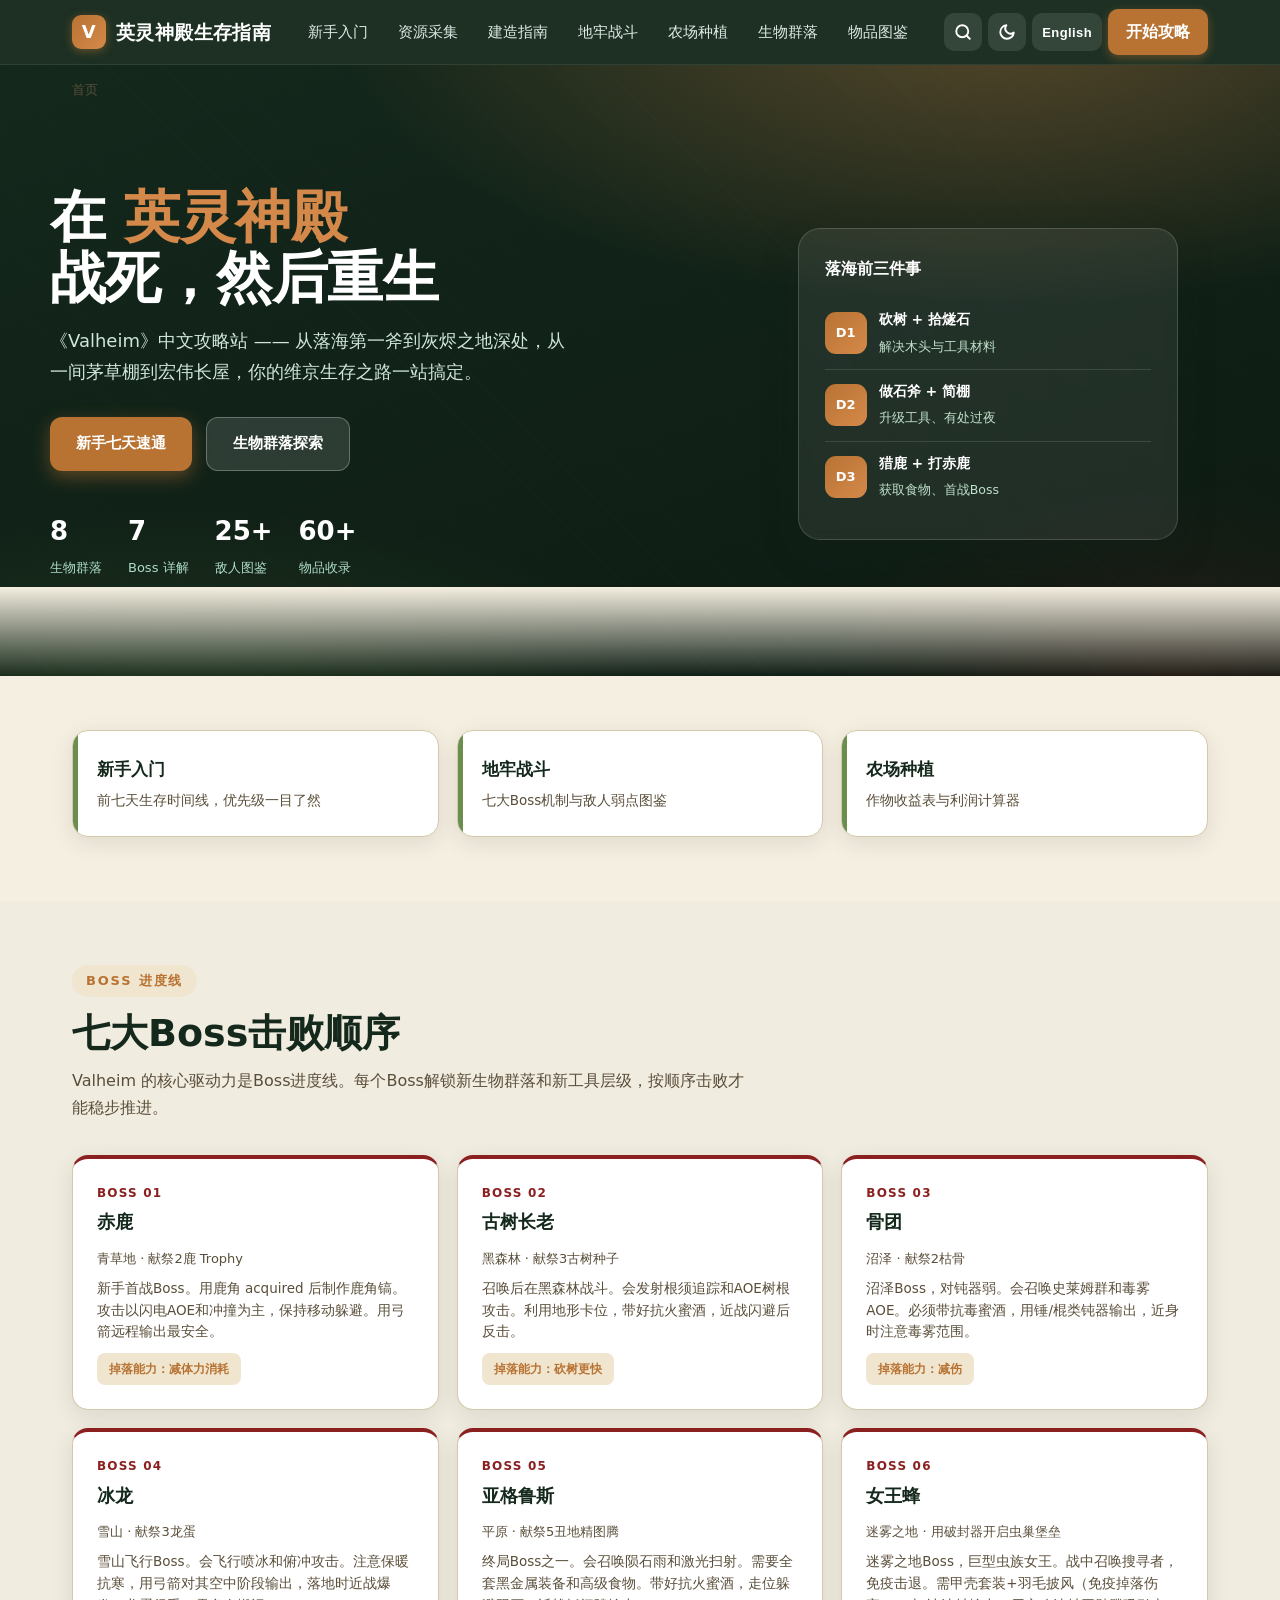
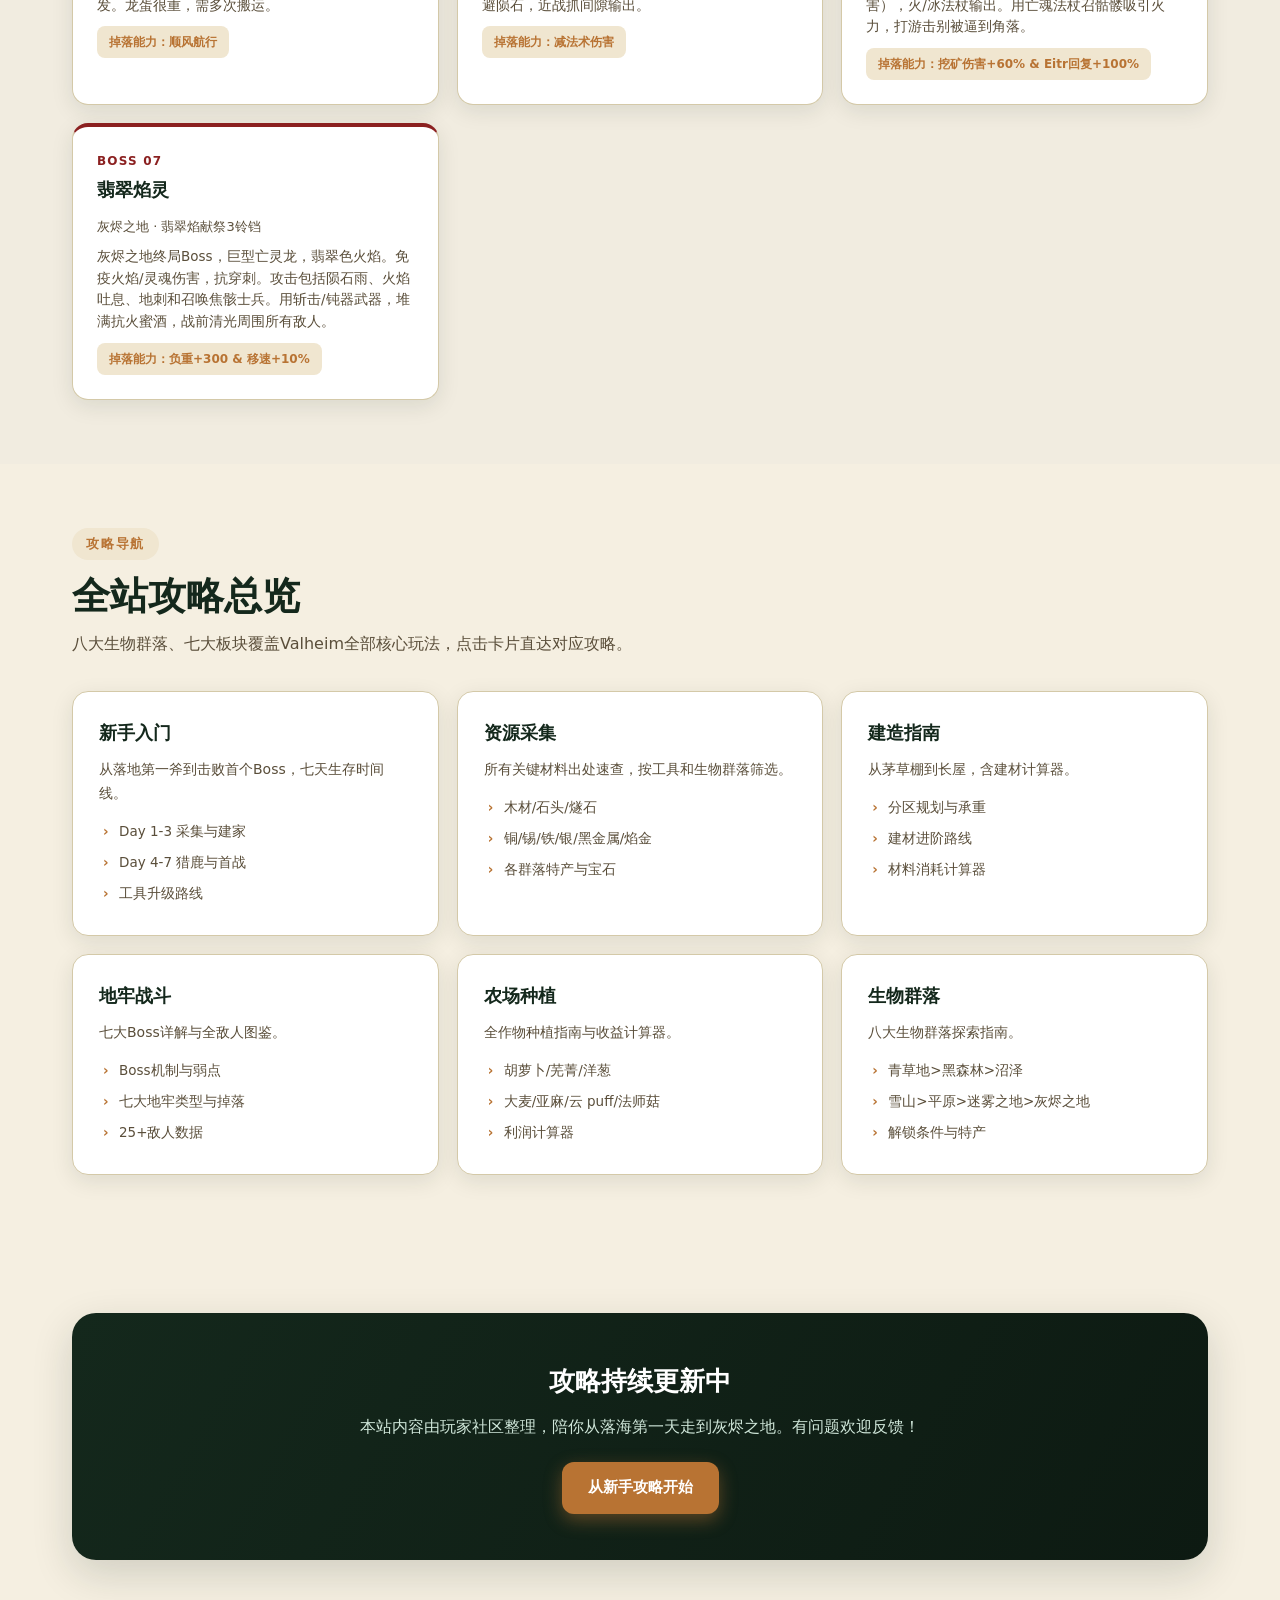
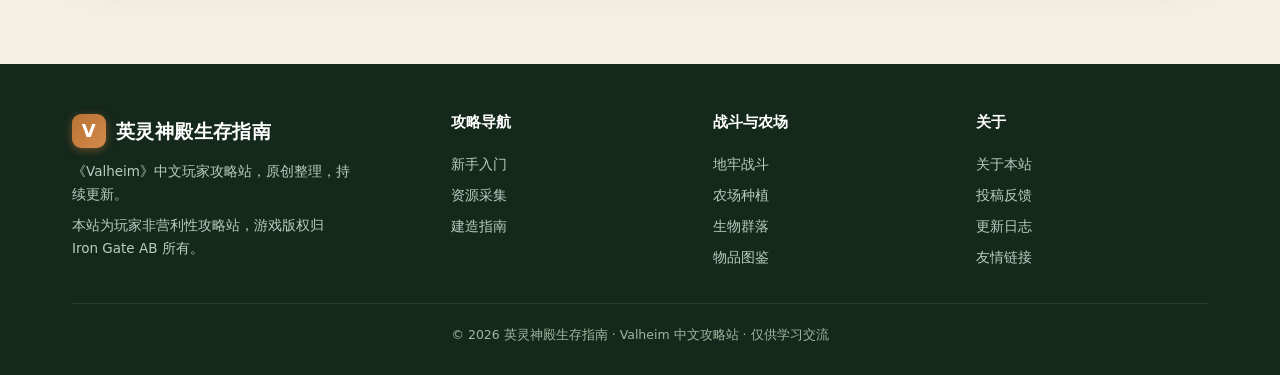
==== commit 1a1f216f: "feat: 补全 Mistlands + Ashlands 内容，文案修正+百度统计+TOC - 首页：Hero stats 更新为 8群落/7Boss/25+敌人/60+物品 - 生物群落页：新增迷" ====
--- a/index.html
+++ b/index.html
@@ -5,11 +5,13 @@
 <meta name="viewport" content="width=device-width, initial-scale=1.0">
 <title>英灵神殿生存指南 | Valheim 中文攻略站</title>
 <meta name="description" content="《英灵神殿》(Valheim) 中文攻略站：新手入门、资源采集、建造指南、地牢战斗、农场种植、生物群落探索与物品图鉴。从青草地到灰烬之地，一站式维京生存攻略。">
-<meta name="keywords" content="Valheim,英灵神殿,攻略,新手指南,资源采集,建造,地牢,Boss,农场,生物群落">
+<meta name="keywords" content="Valheim,英灵神殿,攻略,新手指南,资源采集,建造,地牢,Boss,农场,生物群落,迷雾之地,灰烬之地,Mistlands,Ashlands,Queen,Fader">
 <link rel="stylesheet" href="css/style.css">
 <script type="application/ld+json">
 {"@context":"https://schema.org","@type":"WebSite","name":"英灵神殿生存指南","alternateName":"Valheim 中文攻略站","inLanguage":"zh-CN","url":"index.html","about":"《英灵神殿》(Valheim) 中文攻略站：新手入门、资源采集、建造指南、地牢战斗、农场种植、生物群落探索与物品图鉴"}
 </script>
+  <!-- 百度统计 -->
+  <script async src="https://hm.baidu.com/hm.js?71f28761d7809372b129ffb5598d0451"></script>
 </head>
 <body>
 
@@ -50,10 +52,10 @@
         <a href="explore.html" class="btn btn-ghost" data-en="Explore Biomes">生物群落探索</a>
       </div>
       <div class="hero-stats">
-        <div class="s"><b>6</b><small data-en="Biomes">生物群落</small></div>
-        <div class="s"><b>5</b><small data-en="Boss Guides">Boss 详解</small></div>
-        <div class="s"><b>15+</b><small data-en="Enemy Codex">敌人图鉴</small></div>
-        <div class="s"><b>40+</b><small data-en="Items">物品收录</small></div>
+        <div class="s"><b>8</b><small data-en="Biomes">生物群落</small></div>
+        <div class="s"><b>7</b><small data-en="Boss Guides">Boss 详解</small></div>
+        <div class="s"><b>25+</b><small data-en="Enemy Codex">敌人图鉴</small></div>
+        <div class="s"><b>60+</b><small data-en="Items">物品收录</small></div>
       </div>
     </div>
     <div class="hero-art">
@@ -72,7 +74,7 @@
   <div class="wrap">
     <div class="quick">
       <a href="getting-started.html" class="qcard"><h3 data-en="Beginner Guide">新手入门</h3><p data-en="7-day survival timeline, clear priorities">前七天生存时间线，优先级一目了然</p></a>
-      <a href="dungeons.html" class="qcard"><h3 data-en="Dungeons">地牢战斗</h3><p data-en="5 Boss mechanics &amp; enemy weakness codex">五大Boss机制与敌人弱点图鉴</p></a>
+      <a href="dungeons.html" class="qcard"><h3 data-en="Dungeons">地牢战斗</h3><p data-en="7 Boss mechanics &amp; enemy weakness codex">七大Boss机制与敌人弱点图鉴</p></a>
       <a href="farming.html" class="qcard"><h3 data-en="Farming">农场种植</h3><p data-en="Crop yield table &amp; profit calculator">作物收益表与利润计算器</p></a>
     </div>
   </div>
@@ -82,7 +84,7 @@
 <section class="bg-alt">
   <div class="wrap">
     <span class="eyebrow" data-en="Boss Progression">Boss 进度线</span>
-    <h2 class="title" data-en="Boss Defeat Order">五大Boss击败顺序</h2>
+    <h2 class="title" data-en="Boss Defeat Order">七大Boss击败顺序</h2>
     <p class="subtitle" data-en="Valheim's core drive is the Boss progression line. Each Boss unlocks new biomes and tool tiers. Defeat them in order to advance steadily.">Valheim 的核心驱动力是Boss进度线。每个Boss解锁新生物群落和新工具层级，按顺序击败才能稳步推进。</p>
     <div class="boss-grid">
       <div class="boss-card">
@@ -120,6 +122,20 @@
         <p class="boss-strat" data-en="Endgame Boss. Summons meteor rain and laser sweeps. Requires full Blackmetal gear and top-tier food. Bring fire-resistance mead, dodge meteors, exploit gaps for melee.">终局Boss之一。会召唤陨石雨和激光扫射。需要全套黑金属装备和高级食物。带好抗火蜜酒，走位躲避陨石，近战抓间隙输出。</p>
         <span class="boss-power" data-en="Power: Reduced magic damage">掉落能力：减法术伤害</span>
       </div>
+      <div class="boss-card">
+        <div class="boss-num">BOSS 06</div>
+        <h4 data-en="The Queen">女王蜂</h4>
+        <div class="boss-biome" data-en="Mistlands · Use Sealbreaker at Infested Citadel">迷雾之地 · 用破封器开启虫巢堡垒</div>
+        <p class="boss-strat" data-en="Mistlands Boss, a giant insectoid queen. Summons Seekers mid-battle, immune to knockback. Bring Carapace armor, Feather Cape (negates fall damage), and fire/frost staffs. Use Dead Raiser to summon skeleton distractions. Hit-and-retreat — avoid corners.">迷雾之地Boss，巨型虫族女王。战中召唤搜寻者，免疫击退。需甲壳套装+羽毛披风（免疫掉落伤害），火/冰法杖输出。用亡魂法杖召骷髅吸引火力，打游击别被逼到角落。</p>
+        <span class="boss-power" data-en="Power: +60% mining damage &amp; +100% Eitr regen">掉落能力：挖矿伤害+60% & Eitr回复+100%</span>
+      </div>
+      <div class="boss-card">
+        <div class="boss-num">BOSS 07</div>
+        <h4 data-en="Fader">翡翠焰灵</h4>
+        <div class="boss-biome" data-en="Ashlands · Offer 3 Bells at The Emerald Flame">灰烬之地 · 翡翠焰献祭3铃铛</div>
+        <p class="boss-strat" data-en="Ashlands final Boss, a massive undead dragon with green flames. Immune to fire/spirit, resistant to pierce. Attacks include meteor rain, fire breath, ground spikes, and summoning Charred. Use slashing/blunt weapons, Stack fire-resist mead, and clear all nearby enemies before the fight.">灰烬之地终局Boss，巨型亡灵龙，翡翠色火焰。免疫火焰/灵魂伤害，抗穿刺。攻击包括陨石雨、火焰吐息、地刺和召唤焦骸士兵。用斩击/钝器武器，堆满抗火蜜酒，战前清光周围所有敌人。</p>
+        <span class="boss-power" data-en="Power: +300 carry weight &amp; +10% movement speed">掉落能力：负重+300 & 移速+10%</span>
+      </div>
     </div>
   </div>
 </section>
@@ -129,14 +145,13 @@
   <div class="wrap">
     <span class="eyebrow" data-en="Guide Navigation">攻略导航</span>
     <h2 class="title" data-en="Site Guide Overview">全站攻略总览</h2>
-    <p class="subtitle" data-en="Six sections covering all core Valheim gameplay. Click a card to jump to the guide.">六大板块覆盖Valheim全部核心玩法，点击卡片直达对应攻略。</p>
-    <div class="feature-grid">
+    <p class="subtitle" data-en="Eight biomes, seven sections covering all core Valheim gameplay. Click a card to jump to the guide.">八大生物群落、七大板块覆盖Valheim全部核心玩法，点击卡片直达对应攻略。</p>    <div class="feature-grid">
       <a href="getting-started.html" class="fcard"><h4 data-en="Beginner Guide">新手入门</h4><p data-en="From your first axe to the first Boss — a 7-day survival timeline.">从落地第一斧到击败首个Boss，七天生存时间线。</p><ul><li data-en="Day 1-3: Gathering &amp; base building">Day 1-3 采集与建家</li><li data-en="Day 4-7: Deer hunting &amp; first Boss">Day 4-7 猎鹿与首战</li><li data-en="Tool upgrade paths">工具升级路线</li></ul></a>
-      <a href="resources.html" class="fcard"><h4 data-en="Resources">资源采集</h4><p data-en="Quick reference for all key material sources, filterable by tool and biome.">所有关键材料出处速查，按工具和生物群落筛选。</p><ul><li data-en="Wood / Stone / Flint">木材/石头/燧石</li><li data-en="Copper / Tin / Iron / Silver / Blackmetal">铜/锡/铁/银/黑金属</li><li data-en="Biome-specific resources">各生物群落特产</li></ul></a>
+      <a href="resources.html" class="fcard"><h4 data-en="Resources">资源采集</h4><p data-en="Quick reference for all key material sources, filterable by tool and biome.">所有关键材料出处速查，按工具和生物群落筛选。</p><ul><li data-en="Wood / Stone / Flint">木材/石头/燧石</li><li data-en="Copper / Tin / Iron / Silver / Blackmetal / Flametal">铜/锡/铁/银/黑金属/焰金</li><li data-en="Biome-specific resources &amp; gems">各群落特产与宝石</li></ul></a>
       <a href="building.html" class="fcard"><h4 data-en="Building">建造指南</h4><p data-en="From thatched huts to longhouses, with a material calculator.">从茅草棚到长屋，含建材计算器。</p><ul><li data-en="Zoning &amp; structural integrity">分区规划与承重</li><li data-en="Building material progression">建材进阶路线</li><li data-en="Material cost calculator">材料消耗计算器</li></ul></a>
-      <a href="dungeons.html" class="fcard"><h4 data-en="Dungeons">地牢战斗</h4><p data-en="5 Boss guides and full enemy codex.">五大Boss详解与全敌人图鉴。</p><ul><li data-en="Boss mechanics &amp; weaknesses">Boss机制与弱点</li><li data-en="Dungeon types &amp; drops">地牢类型与掉落</li><li data-en="15+ enemy stats">15+敌人数据</li></ul></a>
-      <a href="farming.html" class="fcard"><h4 data-en="Farming">农场种植</h4><p data-en="Full crop planting guide and profit calculator.">全作物种植指南与收益计算器。</p><ul><li data-en="Carrot / Turnip / Onion">胡萝卜/芜菁/洋葱</li><li data-en="Barley / Flax">大麦/亚麻</li><li data-en="Profit calculator">利润计算器</li></ul></a>
-      <a href="explore.html" class="fcard"><h4 data-en="Biomes">生物群落</h4><p data-en="Six biome exploration guide.">六大生物群落探索指南。</p><ul><li data-en="Meadows &gt; Black Forest &gt; Swamp">青草地&gt;黑森林&gt;沼泽</li><li data-en="Mountain &gt; Plains &gt; Ocean">雪山&gt;平原&gt;海洋</li><li data-en="Unlock conditions &amp; resources">解锁条件与特产</li></ul></a>
+      <a href="dungeons.html" class="fcard"><h4 data-en="Dungeons">地牢战斗</h4><p data-en="7 Boss guides and full enemy codex.">七大Boss详解与全敌人图鉴。</p><ul><li data-en="Boss mechanics &amp; weaknesses">Boss机制与弱点</li><li data-en="Dungeon types &amp; drops">七大地牢类型与掉落</li><li data-en="25+ enemy stats">25+敌人数据</li></ul></a>
+      <a href="farming.html" class="fcard"><h4 data-en="Farming">农场种植</h4><p data-en="Full crop planting guide and profit calculator.">全作物种植指南与收益计算器。</p><ul><li data-en="Carrot / Turnip / Onion">胡萝卜/芜菁/洋葱</li><li data-en="Barley / Flax / Jotun Puffs / Magecaps">大麦/亚麻/云 puff/法师菇</li><li data-en="Profit calculator">利润计算器</li></ul></a>
+      <a href="explore.html" class="fcard"><h4 data-en="Biomes">生物群落</h4><p data-en="8 biome exploration guide.">八大生物群落探索指南。</p><ul><li data-en="Meadows &gt; Black Forest &gt; Swamp">青草地&gt;黑森林&gt;沼泽</li><li data-en="Mountain &gt; Plains &gt; Mistlands &gt; Ashlands">雪山&gt;平原&gt;迷雾之地&gt;灰烬之地</li><li data-en="Unlock conditions &amp; resources">解锁条件与特产</li></ul></a>
     </div>
   </div>
 </section>
@@ -163,7 +178,7 @@
       </div>
       <div><h4 data-i18n="foot.nav">攻略导航</h4><a href="getting-started.html" data-en="Beginner">新手入门</a><a href="resources.html" data-en="Resources">资源采集</a><a href="building.html" data-en="Building">建造指南</a></div>
       <div><h4 data-i18n="foot.combat">战斗与农场</h4><a href="dungeons.html" data-en="Dungeons">地牢战斗</a><a href="farming.html" data-en="Farming">农场种植</a><a href="explore.html" data-en="Biomes">生物群落</a><a href="items.html" data-en="Items">物品图鉴</a></div>
-      <div><h4 data-i18n="foot.about">关于</h4><a href="#" data-i18n="foot.aboutus">关于本站</a><a href="#" data-i18n="foot.feedback">投稿反馈</a><a href="#" data-i18n="foot.changelog">更新日志</a><a href="#" data-en="Links">友情链接</a></div>
+      <div><h4 data-i18n="foot.about">关于</h4><a href="about.html" data-i18n="foot.aboutus">关于本站</a><a href="about.html" data-i18n="foot.feedback">投稿反馈</a><a href="about.html" data-i18n="foot.changelog">更新日志</a><a href="about.html" data-en="Links">友情链接</a></div>
     </div>
     <div class="foot-bottom" data-i18n="foot.copy">© 2026 英灵神殿生存指南 · Valheim 中文攻略站 · 仅供学习交流</div>
   </div>
--- a/css/style.css
+++ b/css/style.css
@@ -228,7 +228,7 @@
 html[lang="en"] .res-emoji{width:auto;min-width:46px;height:auto;min-height:46px;font-size:12.5px;padding:6px 10px;white-space:normal}
 .res-card h4{font-size:16px;color:var(--heading)}
 .res-card .rarity{font-size:11px;font-weight:700;letter-spacing:.05em}
-.tier-1{color:#3a9d3a}.tier-2{color:var(--bronze)}.tier-3{color:var(--frost)}.tier-4{color:var(--blood)}
+.tier-1{color:#3a9d3a}.tier-2{color:var(--bronze)}.tier-3{color:var(--frost)}.tier-4{color:var(--blood)}.tier-5{color:#8b5cf6}
 .res-card p{font-size:13.5px;color:var(--ink-soft)}
 .tagline{display:inline-block;font-size:12px;background:#eef5ef;color:var(--pine-2);padding:3px 10px;border-radius:999px;margin-top:8px}
 
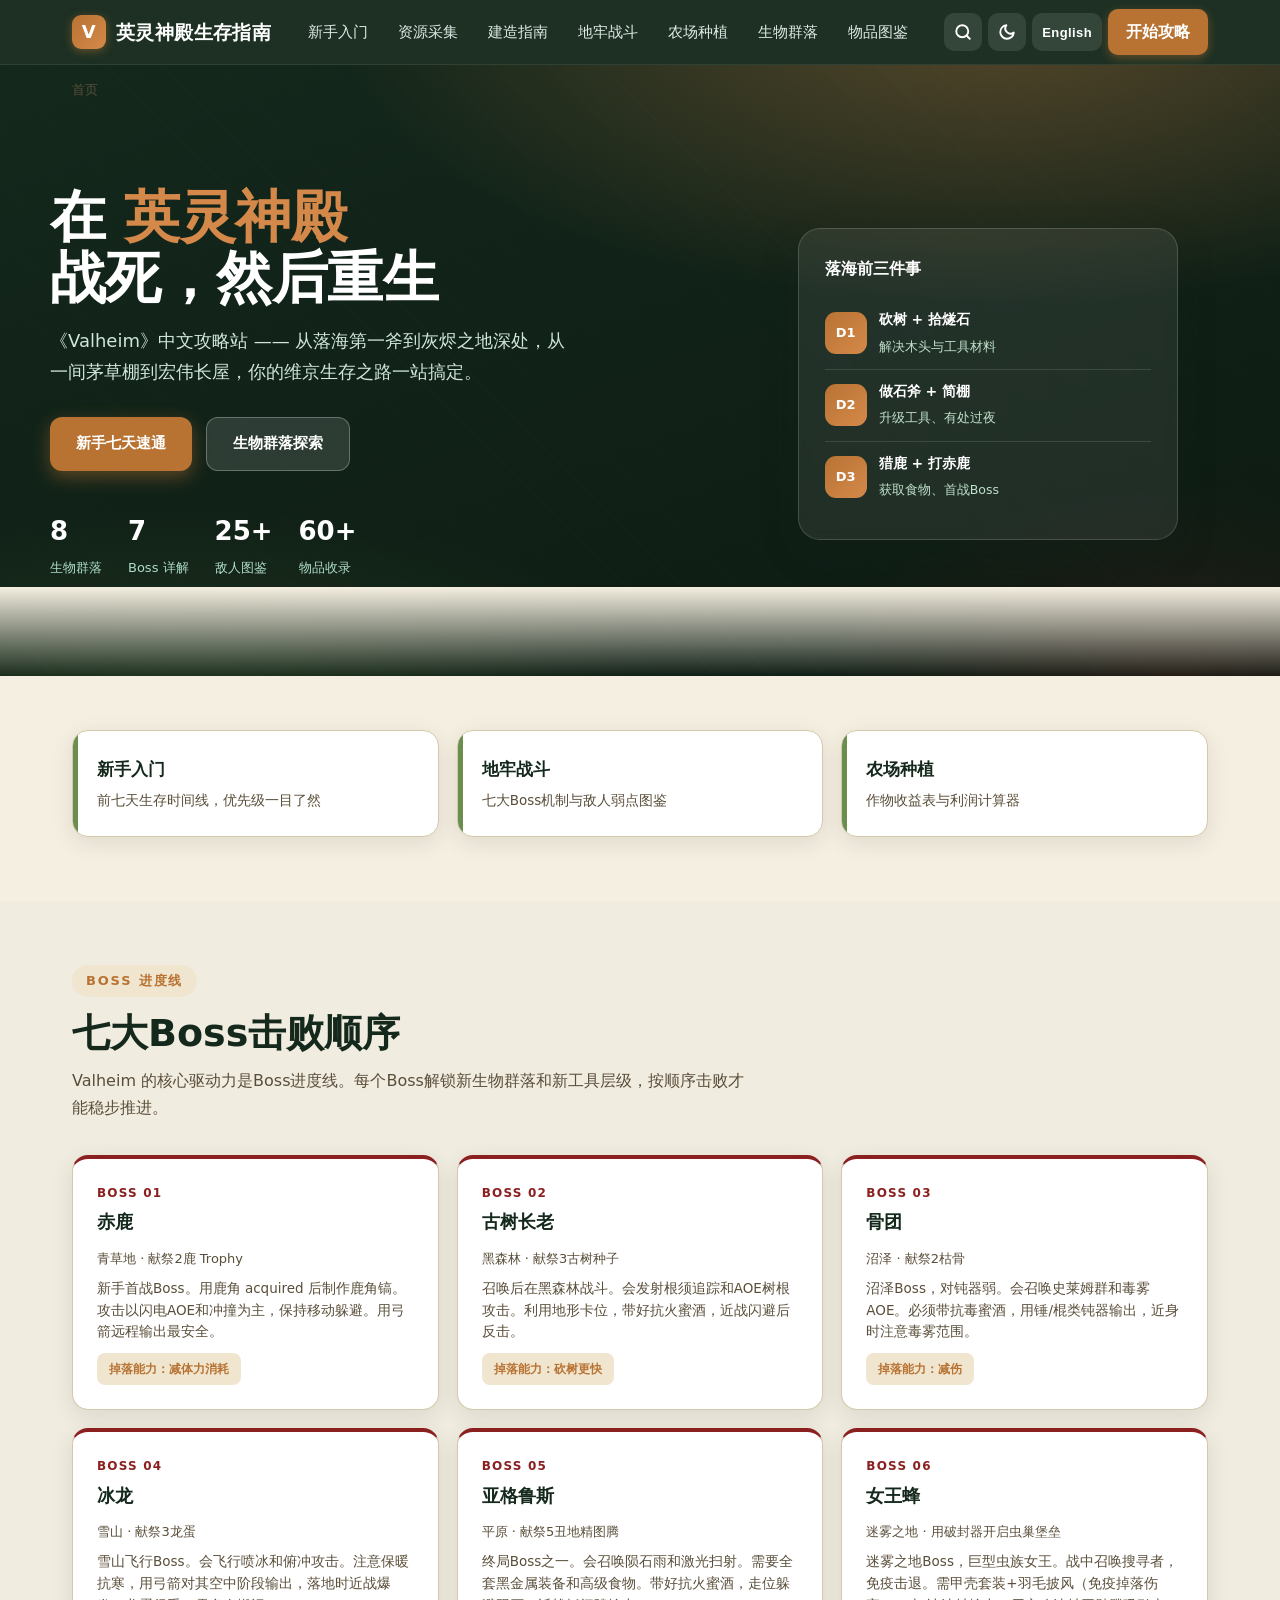
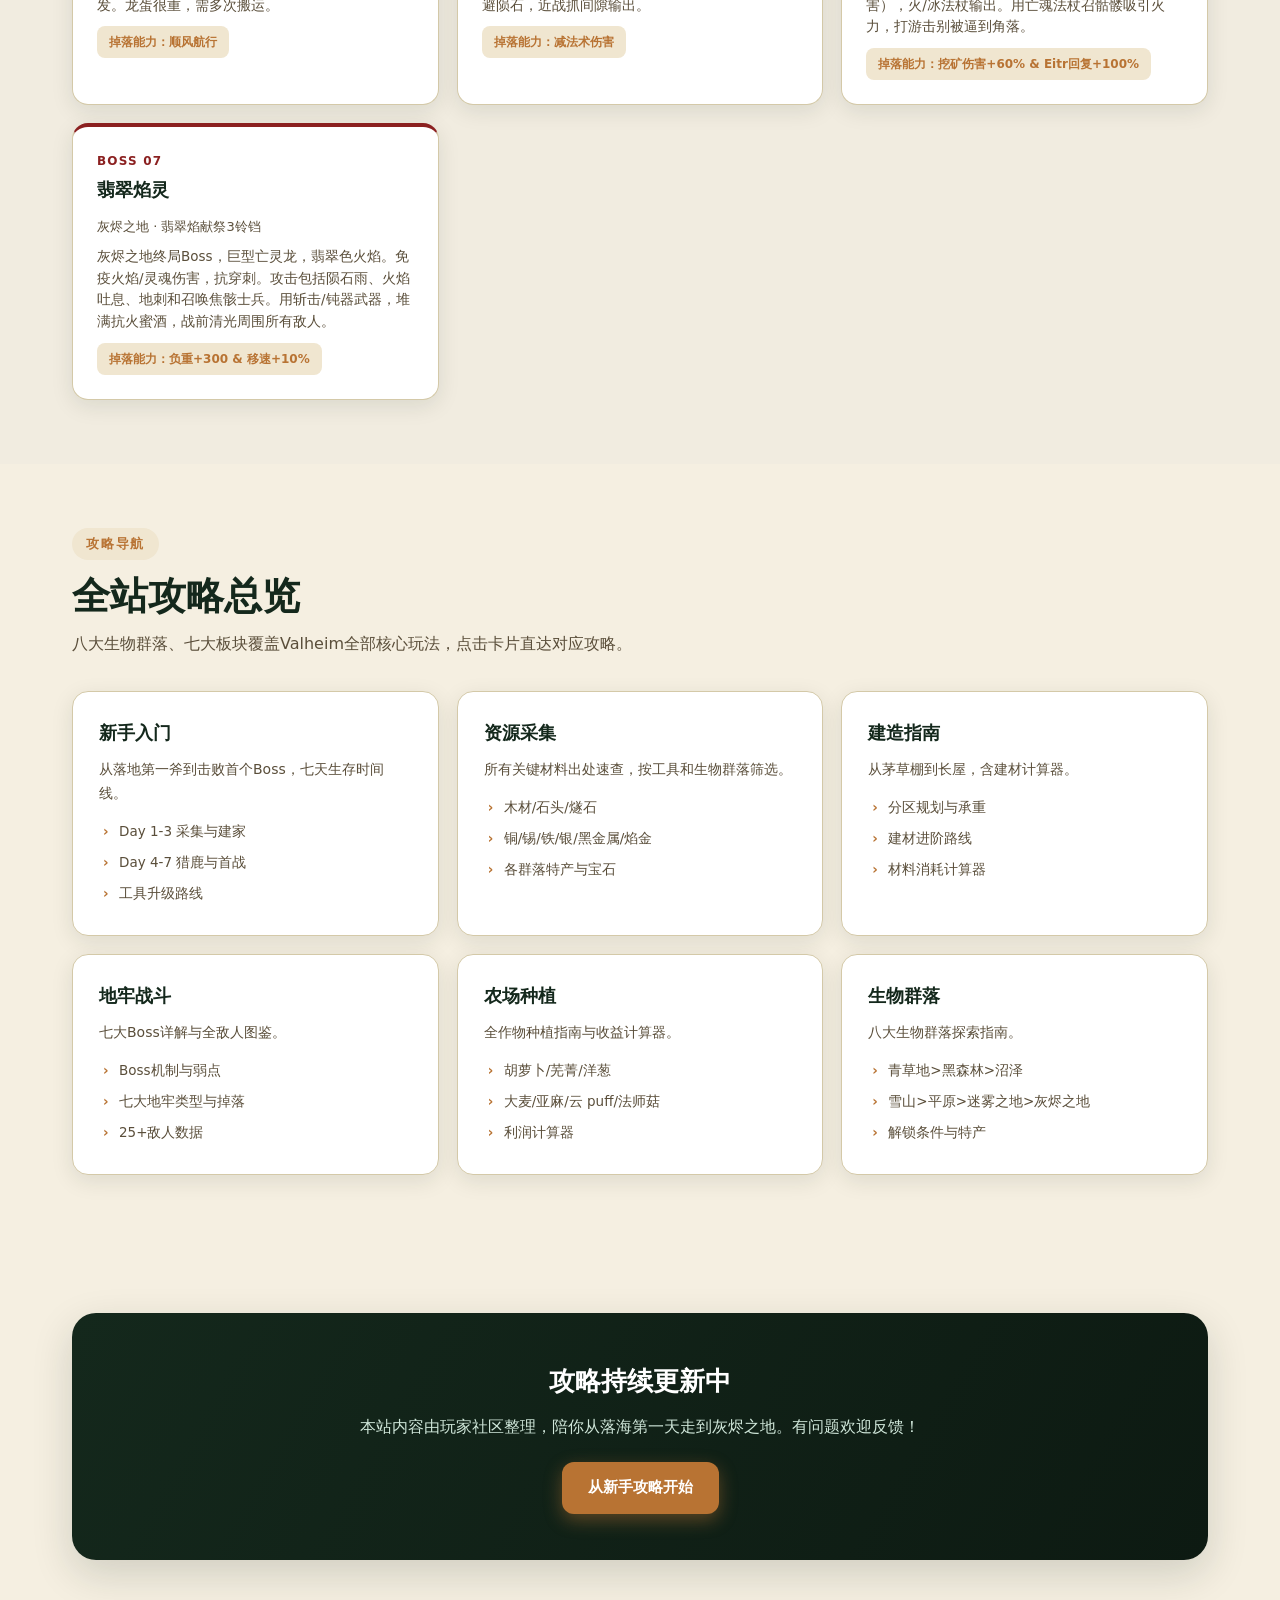
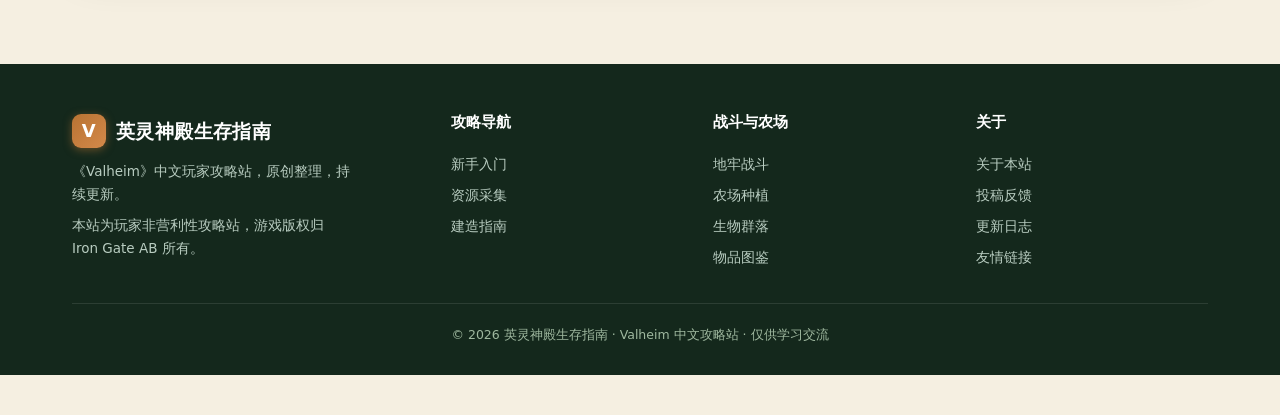
==== commit d9934ba4: "feat: 接入 Giscus 评论区，修 about.html 假邮箱" ====
--- a/index.html
+++ b/index.html
@@ -195,6 +195,25 @@
     <div class="search-results"></div>
   </div>
 </div>
+<!-- Giscus 评论区 -->
+<div class="wrap" style="margin-top:0;padding-bottom:40px">
+<div class="giscus" style="max-width:var(--maxw);margin:0 auto"></div>
+</div>
+<script src="https://giscus.app/client.js"
+        data-repo="yxhtl/valheim-guide"
+        data-repo-id="R_kgDOThXc9g"
+        data-category="General"
+        data-category-id="DIC_kwDOThXc9s4DBzzv"
+        data-mapping="pathname"
+        data-strict="0"
+        data-reactions-enabled="1"
+        data-emit-metadata="0"
+        data-input-position="bottom"
+        data-theme="preferred_color_scheme"
+        data-lang="en"
+        crossorigin="anonymous"
+        async>
+</script>
 <script src="js/common.js"></script>
 </body>
 </html>
